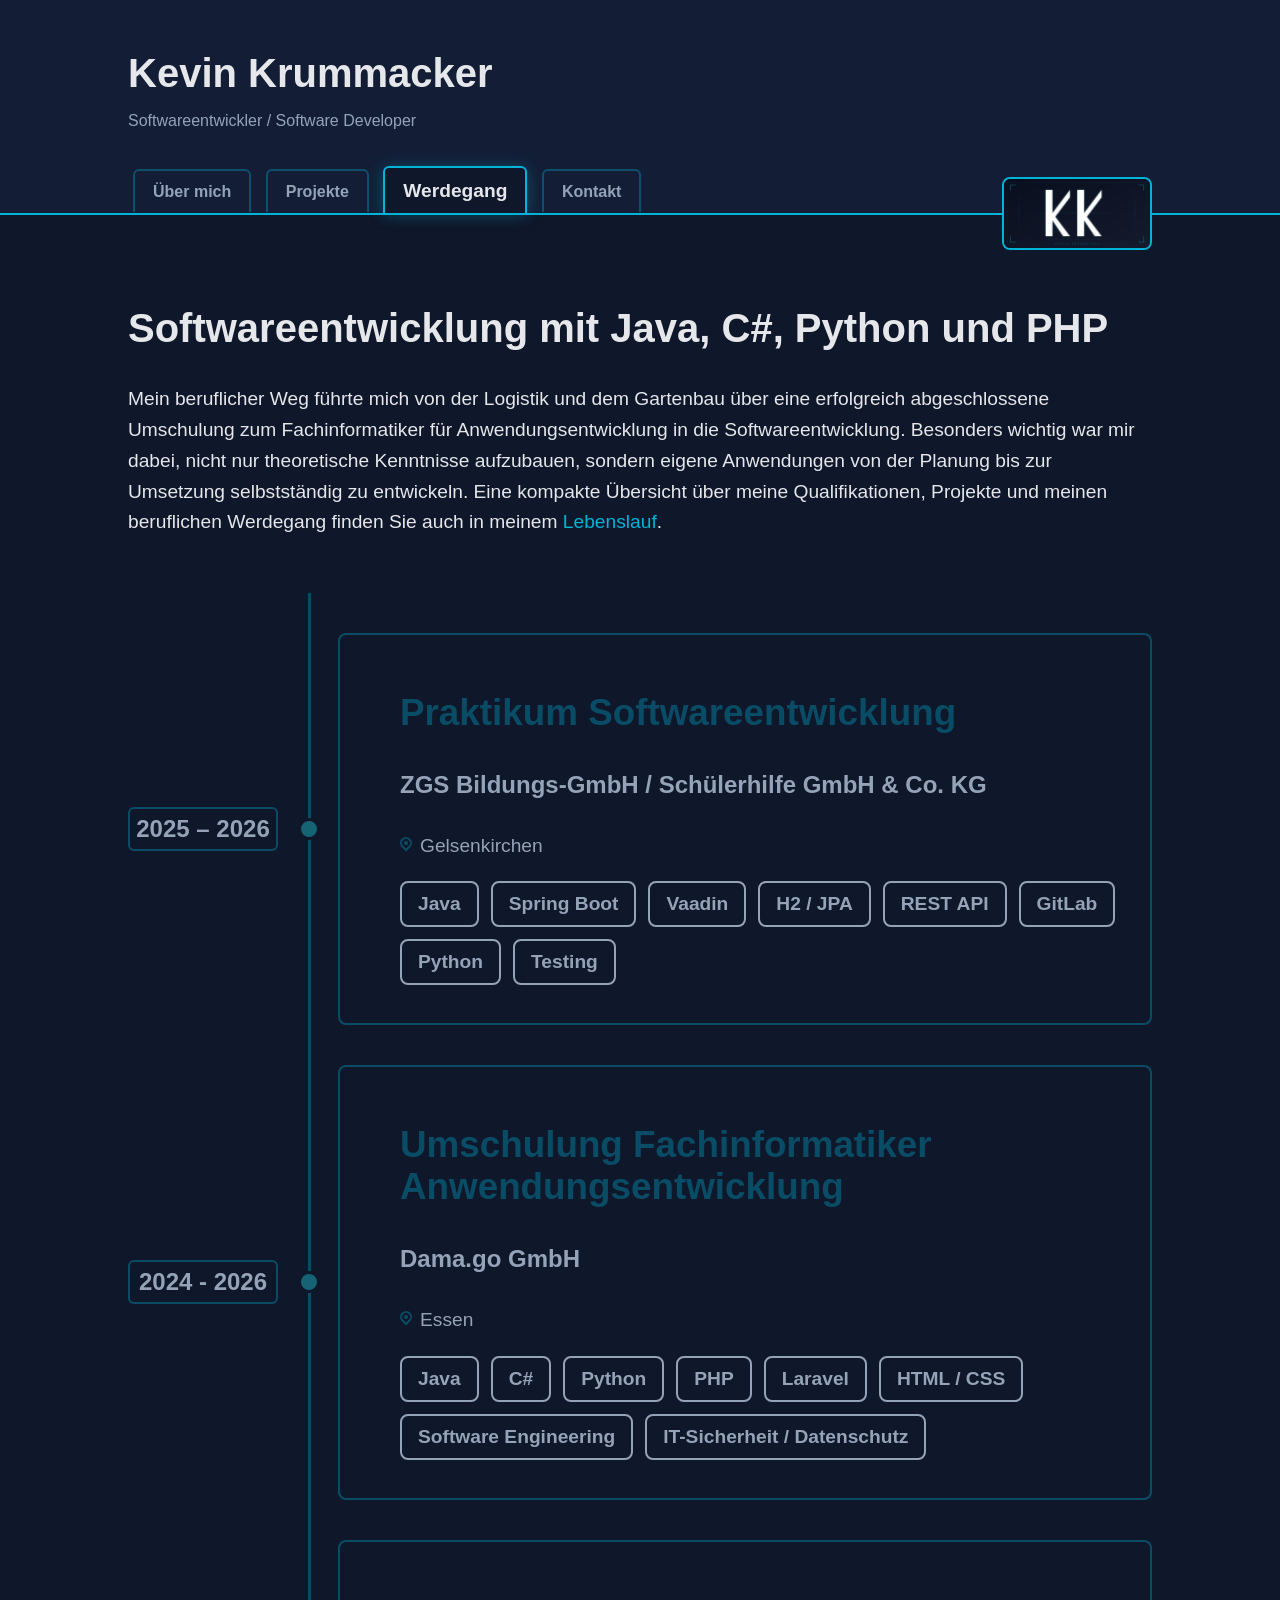
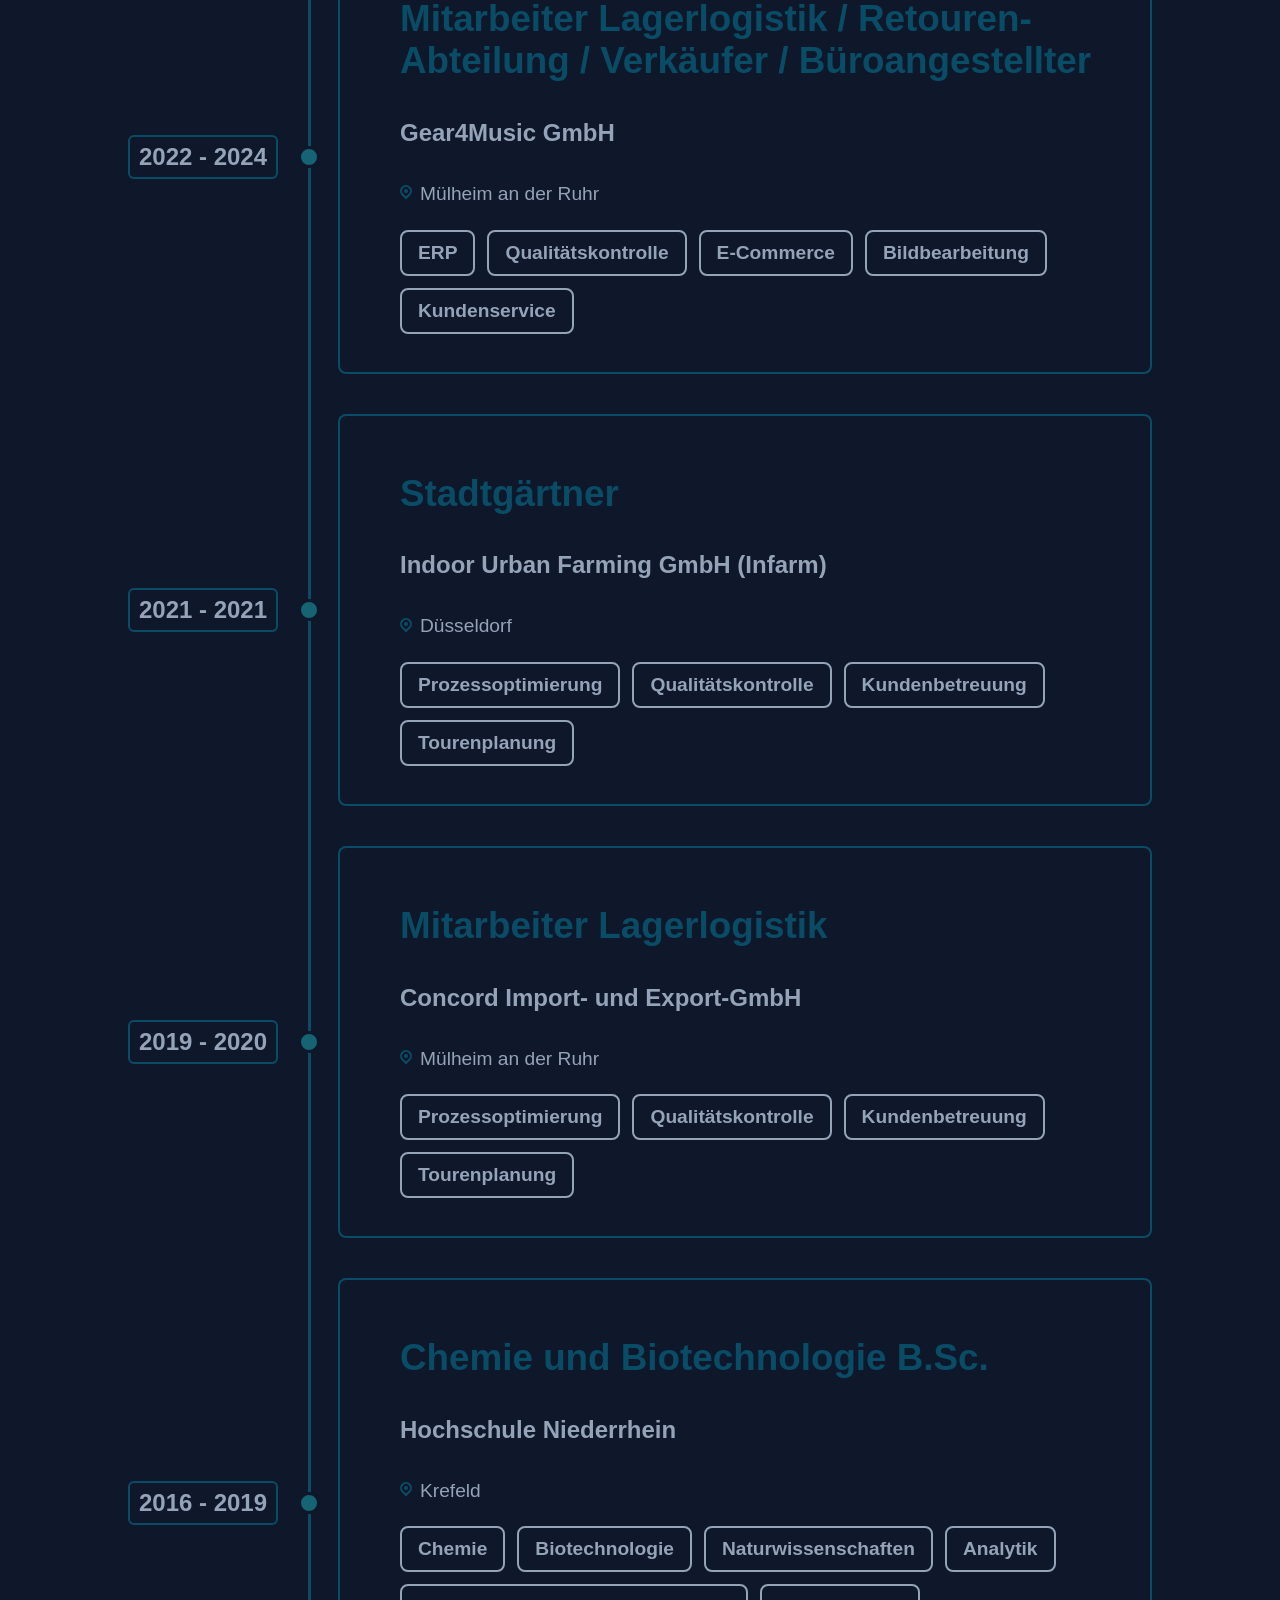
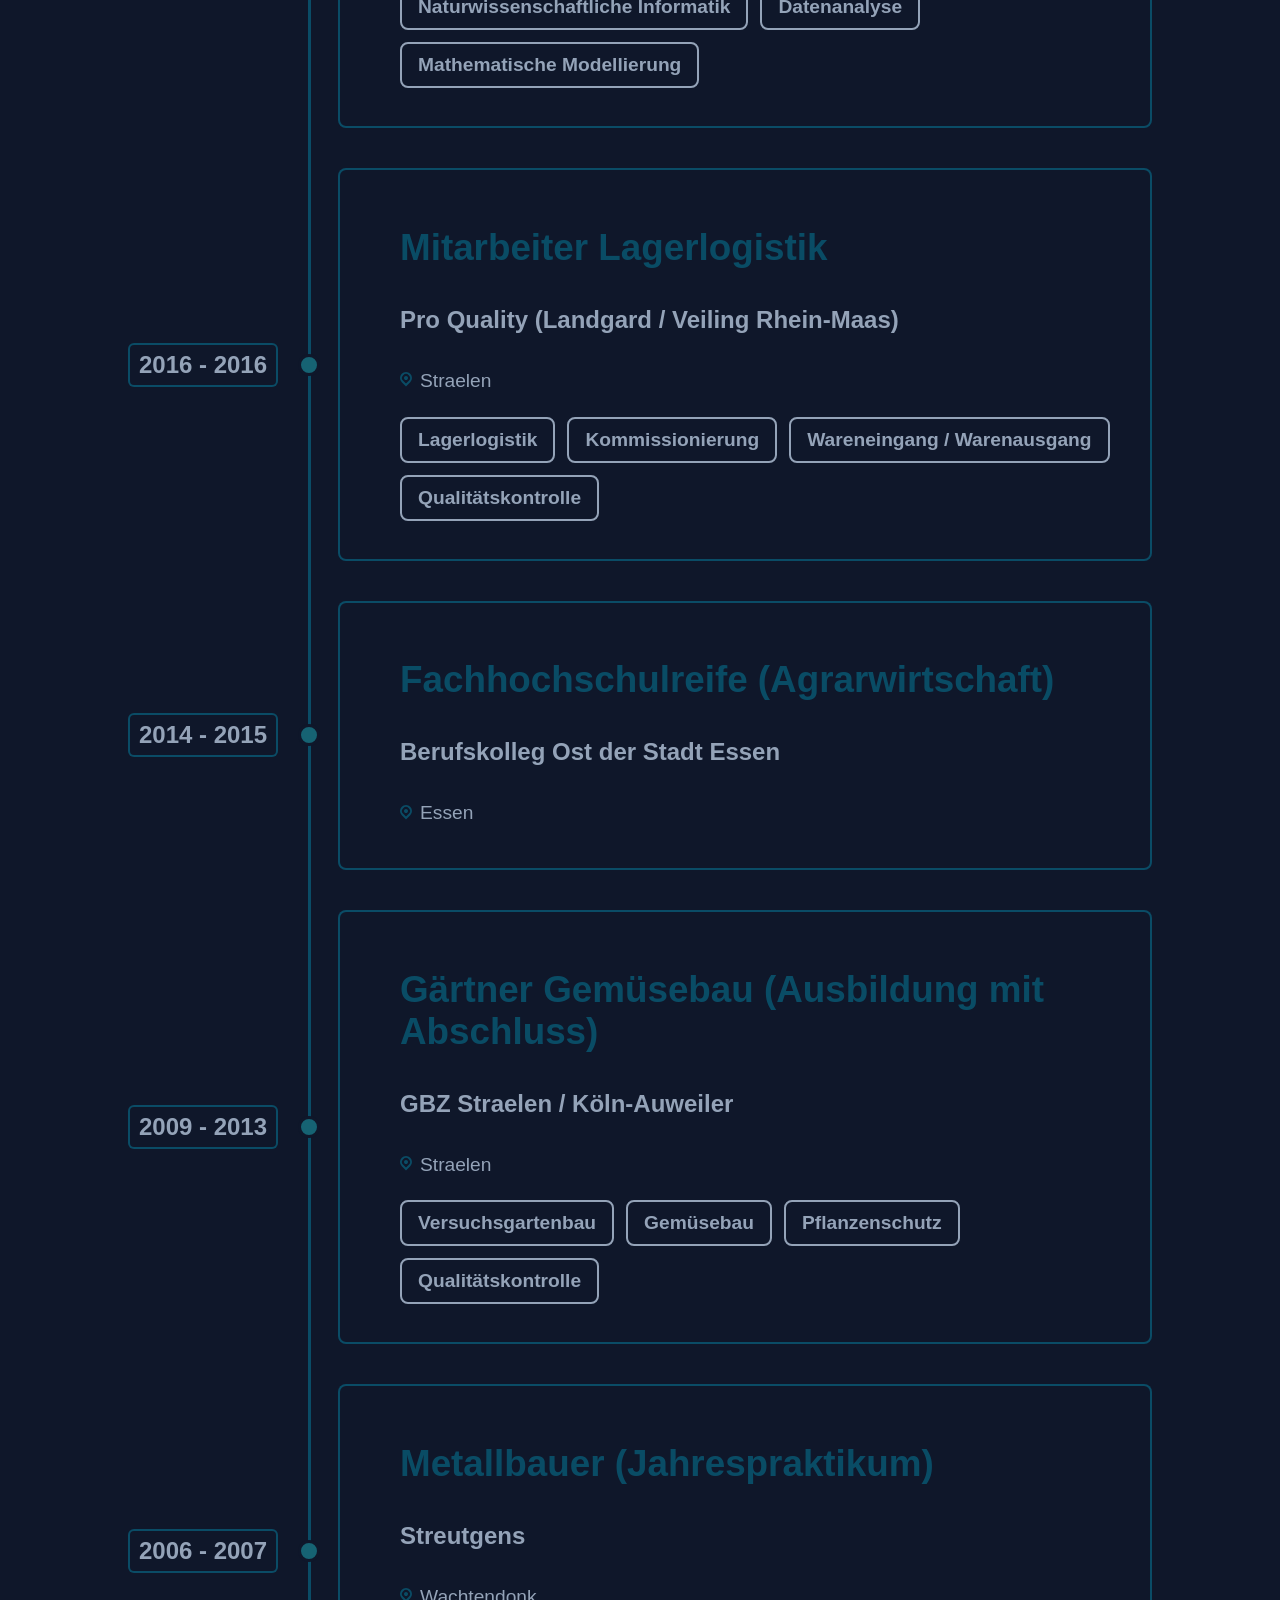
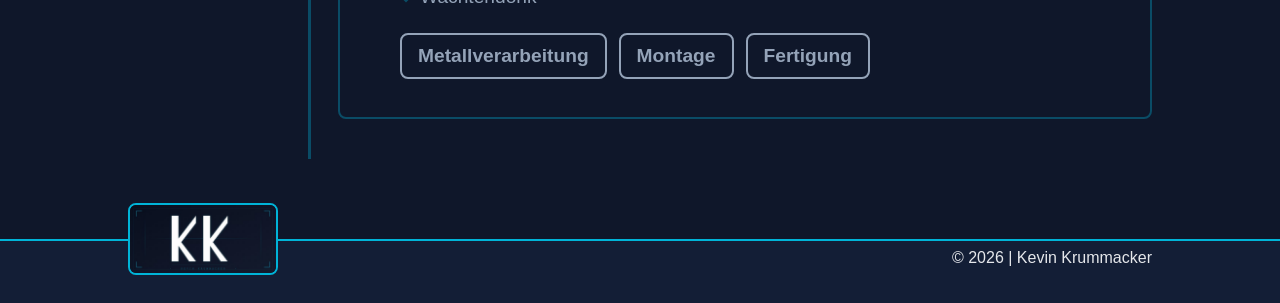
==== about.html @ e33e0839 "Initial commit" ====
<!DOCTYPE html>
<html lang="de">

<head>
    <meta charset="UTF-8">
    <meta name="viewport" content="width=device-width, initial-scale=1.0">

    <title>Kevin Krummacker | Portfolio</title>

    <link rel="stylesheet" href="css/style.css">
</head>

<body>

<header>

    <div class="header-content">
        <h1>Kevin Krummacker</h1>

        <p>Softwareentwickler / Software Developer</p>

        <button class="menu-toggle" aria-label="Menü öffnen">
            ☰
        </button>

        <nav>
            <a href="index.html">Über mich</a>
            <a href="projects.html">Projekte</a>
            <a href="about.html" class="active">Werdegang</a>
            <a href="contact.html">Kontakt</a>
        </nav>
    </div>

    <div class="header-logo">
        <img src="images/kk_logo_wide.png" alt="Logo Kevin Krummacker">
    </div>

</header>

<main>

<section class="hero">

<br>
<h2>Softwareentwicklung mit Java, C#, Python und PHP</h2>
<p>
Mein beruflicher Weg führte mich von der Logistik und dem Gartenbau über eine erfolgreich 
abgeschlossene Umschulung zum Fachinformatiker für Anwendungsentwicklung in die Softwareentwicklung. 
Besonders wichtig war mir dabei, nicht nur theoretische Kenntnisse aufzubauen, sondern eigene 
Anwendungen von der Planung bis zur Umsetzung selbstständig zu entwickeln.
Eine kompakte Übersicht über meine Qualifikationen, Projekte und meinen beruflichen Werdegang finden Sie auch in meinem
<a href="documents/Kevin_Krummacker_CV_Portfolio.pdf" target="_blank">Lebenslauf</a>.
<br>
</p>
<br><br>

<section class="timeline">
    <div class="timeline-item">
        <div class="timeline-date">
            2025 – 2026
        </div>
        <div class="timeline-dot"></div>
        <div class="timeline-content">
            <h3>Praktikum Softwareentwicklung</h3>
            <h4>ZGS Bildungs-GmbH / Schülerhilfe GmbH & Co. KG</h4>
            <p class="location">
                <span class="location-icon"></span>
                Gelsenkirchen
            </p>

                <div class="badges">
                    <span class="badge-skills">Java</span>
                    <span class="badge-skills">Spring Boot</span>
                    <span class="badge-skills">Vaadin</span>
                    <span class="badge-skills">H2 / JPA</span>
                    <span class="badge-skills">REST API</span>
                    <span class="badge-skills">GitLab</span>
                    <span class="badge-skills">Python</span>
                    <span class="badge-skills">Testing</span>
                </div>
                <br>

                <div class="timeline-details">
                        <p>
                        Während meines Praktikums konnte ich praktische Erfahrungen in einem 
                        professionellen Softwareentwicklungsumfeld sammeln. Mein Schwerpunkt lag auf der 
                        eigenständigen Entwicklung einer Besuchsverwaltungs- und Anzeigeanwendung mit 
                        Java, Spring Boot und Vaadin.
                        </p>
                        <hr class="timeline-divider">
                        <p>
                        · Eigenständige Entwicklung einer Besuchsverwaltungs- und Anzeigeanwendung 
                        <br>· Konzeption und Umsetzung von Backend- und Frontend-Komponenten 
                        <br>· Full-Stack Entwicklung moderner Webanwendungen mit Java, Spring Boot, Vaadin, Maven und CSS
                        <br>· Datenbankanbindung mit H2 und JPA / Hibernate
                        <br>· Entwicklung und Nutzung von REST-Schnittstellen 
                        <br>· Versionsverwaltung mit Git und GitLab 
                        <br>· Durchführung von Tests und Fehleranalysen 
                        <br>· Erstellung technischer Dokumentation und Projektbericht
                        </p>
                </div>
        </div>
    </div>

    <div class="timeline-item">
        <div class="timeline-date">
            2024 - 2026
        </div>
        <div class="timeline-dot"></div>
        <div class="timeline-content">
            <h3>Umschulung Fachinformatiker Anwendungsentwicklung</h3>
            <h4>Dama.go GmbH</h4>
            <p class="location">
                <span class="location-icon"></span>
                Essen
            </p>

                <div class="badges">
                    <span class="badge-skills">Java</span>
                    <span class="badge-skills">C#</span>
                    <span class="badge-skills">Python</span>
                    <span class="badge-skills">PHP</span>
                    <span class="badge-skills">Laravel</span>
                    <span class="badge-skills">HTML / CSS</span>
                    <span class="badge-skills">Software Engineering</span>
                    <span class="badge-skills">IT-Sicherheit / Datenschutz</span>
                </div>
                <br>

                <div class="timeline-details">
                        <p>
                        Im Rahmen meiner Umschulung zum Fachinformatiker für Anwendungsentwicklung habe 
                        ich meine Kenntnisse in verschiedenen Programmiersprachen und modernen 
                        Entwicklungsmethoden aufgebaut. Der Schwerpunkt lag dabei auf objektorientierter 
                        Softwareentwicklung und der Entwicklung eigener Praxisprojekte.
                        </p>
                        <hr class="timeline-divider">
                        <p>
                        · Objektorientierte Softwareentwicklung mit Java und C#  
                        <br>· Webentwicklung mit HTML, CSS, PHP und Laravel  
                        <br>· Entwicklung relationaler Datenbanken mit SQL und MariaDB 
                        <br>· Softwareengineering, Projektmanagement sowie IT-Sicherheit und Datenschutz 
                        <br>· Entwicklung verschiedener Praxisprojekte im Bereich Softwareentwicklung
                        </p>
                </div>
        </div>
    </div>

    <div class="timeline-item">
        <div class="timeline-date">
            2022 - 2024
        </div>
        <div class="timeline-dot"></div>
        <div class="timeline-content">
            <h3>Mitarbeiter Lagerlogistik / Retouren-Abteilung / Verkäufer / Büroangestellter</h3>
            <h4>Gear4Music GmbH</h4>
            <p class="location">
                <span class="location-icon"></span>
                Mülheim an der Ruhr
            </p>

                <div class="badges">
                    <span class="badge-skills">ERP</span>
                    <span class="badge-skills">Qualitätskontrolle</span>
                    <span class="badge-skills">E-Commerce</span>
                    <span class="badge-skills">Bildbearbeitung</span>
                    <span class="badge-skills">Kundenservice</span>
                </div>
                <br>

                <div class="timeline-details">
                        <p>
                        Während meiner Tätigkeit bei Gear4Music konnte ich praktische Erfahrungen
                        in den Bereichen E-Commerce, Logistik und digitale Geschäftsprozesse sammeln.
                        Dabei arbeitete ich regelmäßig mit internen Systemen zur Verwaltung von
                        Waren, Kundeninformationen und Arbeitsabläufen und entwickelte ein gutes
                        Verständnis für strukturierte Unternehmensprozesse.
                        </p>

                        <hr class="timeline-divider">

                        <p>
                        · Bearbeitung von Wareneingängen und Retouren
                        <br>· Nutzung von ERP-/Warenwirtschaftssystemen
                        <br>· Qualitätskontrolle und Dokumentation
                        <br>· Unterstützung bei Büro- und Verwaltungstätigkeiten
                        <br>· Produktfotografie und Bildbearbeitung für den Onlinehandel
                        </p>
                </div>
        </div>
    </div>

    <div class="timeline-item">
        <div class="timeline-date">
            2021 - 2021
        </div>
        <div class="timeline-dot"></div>
        <div class="timeline-content">
            <h3>Stadtgärtner</h3>
            <h4>Indoor Urban Farming GmbH (Infarm)</h4>
            <p class="location">
                <span class="location-icon"></span>
                Düsseldorf
            </p>

                <div class="badges">
                    <span class="badge-skills">Prozessoptimierung</span>
                    <span class="badge-skills">Qualitätskontrolle</span>
                    <span class="badge-skills">Kundenbetreuung</span>
                    <span class="badge-skills">Tourenplanung</span>
                </div>
                <br>

                <div class="timeline-details">
                        <p>
                        Bei Indoor Urban Farming konnte ich Erfahrungen in einem technisch geprägten
                        Produktionsumfeld sammeln. Der Schwerpunkt lag auf der Betreuung automatisierter
                        Anbausysteme, Qualitätskontrolle sowie der selbstständigen Organisation von
                        Arbeitsabläufen.
                        </p>

                        <hr class="timeline-divider">

                        <p>
                        · Pflege und Kontrolle automatisierter Anbausysteme
                        <br>· Qualitätskontrolle und Dokumentation von Pflanzenbeständen
                        <br>· Selbstständige Tourenplanung und Kundenbetreuung
                        </p>
                </div>
        </div>
    </div>

    <div class="timeline-item">
        <div class="timeline-date">
            2019 - 2020 
        </div>
        <div class="timeline-dot"></div>
        <div class="timeline-content">
            <h3>Mitarbeiter Lagerlogistik</h3>
            <h4>Concord Import- und Export-GmbH</h4>
            <p class="location">
                <span class="location-icon"></span>
                Mülheim an der Ruhr
            </p>

                <div class="badges">
                    <span class="badge-skills">Prozessoptimierung</span>
                    <span class="badge-skills">Qualitätskontrolle</span>
                    <span class="badge-skills">Kundenbetreuung</span>
                    <span class="badge-skills">Tourenplanung</span>
                </div>
                <br>

                <div class="timeline-details">
                        <p>
                        Erfahrung in der Lagerlogistik mit Schwerpunkt auf Warenfluss,
                        Organisation und Qualitätssicherung.
                        </p>

                        <hr class="timeline-divider">

                        <p>
                        · Kommissionierung und Warenkontrolle
                        <br>· Be- und Entladung
                        <br>· Lagerorganisation
                        <br>· Verpackung und Versand
                        </p>
                </div>
        </div>
    </div>

    <div class="timeline-item">
        <div class="timeline-date">
            2016 - 2019
        </div>
        <div class="timeline-dot"></div>
        <div class="timeline-content">
            <h3>Chemie und Biotechnologie B.Sc.</h3>
            <h4>Hochschule Niederrhein</h4>
            <p class="location">
                <span class="location-icon"></span>
                Krefeld
            </p>

                <div class="badges">
                    <span class="badge-skills">Chemie</span>
                    <span class="badge-skills">Biotechnologie</span>
                    <span class="badge-skills">Naturwissenschaften</span>
                    <span class="badge-skills">Analytik</span>
                    <span class="badge-skills">Naturwissenschaftliche Informatik</span>
                    <span class="badge-skills">Datenanalyse</span>
                    <span class="badge-skills">Mathematische Modellierung</span>
                </div>
                <br>

                <div class="timeline-details">
                        <p>
                        Während meines Studiums der Chemie und Biotechnologie konnte ich vertiefte
                        Kenntnisse in naturwissenschaftlichen Methoden, analytischen Verfahren und
                        der Planung sowie Auswertung von Versuchen erwerben. Dabei lag ein Schwerpunkt
                        auf dem strukturierten Arbeiten mit Messdaten, wissenschaftlicher Dokumentation
                        und der Bewertung komplexer Zusammenhänge.
                        </p>

                        <hr class="timeline-divider">

                        <p>
                        · Vertiefung in Chemie, Biotechnologie und angrenzenden Naturwissenschaften
                        <br>· Planung, Durchführung und Auswertung von Laborversuchen
                        <br>· Analyse und Interpretation von Mess- und Versuchsdaten
                        <br>· Anwendung mathematischer Methoden und digitaler Werkzeuge zur Datenverarbeitung
                        <br>· Wissenschaftliche Dokumentation und strukturierte Ausarbeitung von Ergebnissen
                        </p>
                </div>
        </div>
    </div>

    <div class="timeline-item">
        <div class="timeline-date">
            2016 - 2016
        </div>
        <div class="timeline-dot"></div>
        <div class="timeline-content">
            <h3>Mitarbeiter Lagerlogistik</h3>
            <h4>Pro Quality (Landgard / Veiling Rhein-Maas)</h4>
            <p class="location">
                <span class="location-icon"></span>
                Straelen
            </p>

                <div class="badges">
                    <span class="badge-skills">Lagerlogistik</span>
                    <span class="badge-skills">Kommissionierung</span>
                    <span class="badge-skills">Wareneingang / Warenausgang</span>
                    <span class="badge-skills">Qualitätskontrolle</span>
                </div>
                <br>

                <div class="timeline-details">
                        <p>
                        Erfahrung in der Lagerlogistik mit Schwerpunkt auf Warenfluss,
                        Organisation und Qualitätssicherung.
                        </p>

                        <hr class="timeline-divider">
                        <p>
                        · Kommissionierung  
                        <br>· Packen von CC-Containern  
                        <br>· Lagerorganisation und Anweisung von Mitarbeitenden
                        <br>· Warenkontrolle  
                        <br>· Verpackung und Versand
                        </p>
                </div>
        </div>
    </div>

    <div class="timeline-item">
        <div class="timeline-date">
            2014 - 2015
        </div>
        <div class="timeline-dot"></div>
        <div class="timeline-content">
            <h3>Fachhochschulreife (Agrarwirtschaft)</h3>
            <h4>Berufskolleg Ost der Stadt Essen</h4>
            <p class="location">
                <span class="location-icon"></span>
                Essen
            </p>

            <div class="timeline-details">
                        <p>
                        Erwerb der Fachhochschulreife mit Schwerpunkt Agrarwirtschaft.
                        </p>
                </div>
        </div>
    </div>

    <div class="timeline-item">
        <div class="timeline-date">
            2009 - 2013
        </div>
        <div class="timeline-dot"></div>
        <div class="timeline-content">
            <h3>Gärtner Gemüsebau (Ausbildung mit Abschluss)</h3>
            <h4>GBZ Straelen / Köln-Auweiler</h4>
            <p class="location">
                <span class="location-icon"></span>
                Straelen
            </p>

                <div class="badges">
                    <span class="badge-skills">Versuchsgartenbau</span>
                    <span class="badge-skills">Gemüsebau</span>
                    <span class="badge-skills">Pflanzenschutz</span>
                    <span class="badge-skills">Qualitätskontrolle</span>
                </div>
                <br>

                <div class="timeline-details">
                        <p>
                        Während meiner Ausbildung zum Gärtner im Gemüsebau sammelte ich praktische
                        Erfahrungen im Versuchsgartenbau, in der Pflanzenproduktion und in der
                        Durchführung dokumentierter Versuche.
                        </p>

                        <hr class="timeline-divider">

                        <p>
                        · Durchführung und Dokumentation von Sorten-, Ernte-, Bewässerungs- und Düngeversuchen
                        <br>· Planung und Durchführung gärtnerischer Arbeiten
                        <br>· Durchführung von Pflanzenschutzmaßnahmen
                        <br>· Qualitätskontrolle und Arbeiten im Team
                        </p>
                </div>
        </div>
    </div>

    <div class="timeline-item">
        <div class="timeline-date">
            2006 - 2007 
        </div>
        <div class="timeline-dot"></div>
        <div class="timeline-content">
            <h3>Metallbauer (Jahrespraktikum)</h3>
            <h4>Streutgens</h4>
            <p class="location">
                <span class="location-icon"></span>
                Wachtendonk
            </p>

                <div class="badges">
                    <span class="badge-skills">Metallverarbeitung</span>
                    <span class="badge-skills">Montage</span>
                    <span class="badge-skills">Fertigung</span>
                </div>
                <br>

                <div class="timeline-details">
                        <p>
                        Erste praktische Erfahrungen im technischen Bereich mit Schwerpunkt
                        Metallverarbeitung, Fertigung und Montage.
                        </p>

                        <hr class="timeline-divider">

                        <p>
                        · Eigenständige Fertigungs- und Montagearbeiten (bohren, sägen, schweißen usw…)   
                        <br>· Umgang mit technischen Zeichnungen und Werkzeugen
                        </p>
                </div>
        </div>
    </div>
</section>

</a>

</section>

</main>

<footer>
    <div class="footer-logo">
        <img src="images/kk_logo_wide.jpg" alt="Logo Kevin Krummacker">
    </div>

    <p>&copy; 2026 | Kevin Krummacker</p>
</footer>

<script src="js/script.js"></script>

</body>

</html>
---- css/style.css ----
/* Grundlegende Einstellungen */

* {
    box-sizing: border-box;
}

html {
    height: 100%;
}

body {
    margin: 0;
    font-family: Arial, Helvetica, sans-serif;
    background: #131e36;
    background-color: #0f172a;
    color: #e5e7eb;
    min-height: 100vh;
    display: flex;
    flex-direction: column;
}

main {
    flex: 1;
    
}

/* Kopfbereich */

header{
    background-color: #131e36;
    display:flex;
    align-items:center;
    gap:40px;
    padding:51px 10% 11px;
    border-bottom:2px solid #00b4d8;
}

.header-logo img{
    width:250px;
    height:auto;
    border-radius:8px;
    border:2px solid #00b4d8;
    margin-bottom:-145px;
}

.header-content{
    flex:1;
}

header h1 {
    margin: 0;
    font-size: 2.5rem;
}


header p {
    color: #94a3b8;
    margin-bottom: 50px;
}


/* Navigation */

.menu-toggle {
    display: none;
}

nav {
    margin-top: 30px;
}

nav a {
    background-color: #131e36;
    color: #94a3b8;
    text-decoration: none;
    margin-right: 50px;
    font-size: 1.3rem;
    padding: 13px 55px;
    border-top-left-radius: 6px;
    border-top-right-radius: 6px;
    border-left: 2px solid #00b4d857;
    border-right: 2px solid #00b4d857;
    border-top: 2px solid #00b4d857;
}

nav a:hover {
    background-color: #0f172a;
    color: #e5e7eb;
    padding: 13px 55px;
    border-left: 2px solid #00b4d8;
    border-right: 2px solid #00b4d8;
    border-top: 2px solid #00b4d8;
    box-shadow:0 2px 15px #00b4d857;
}

nav a.active {
    font-size: 1.6rem;
    background-color: #0f172a;
    color: #e5e7eb;
    padding: 12px 55px;
    border-left: 2px solid #00b4d8;
    border-right: 2px solid #00b4d8;
    border-top: 2px solid #00b4d8;
    box-shadow:0 2px 15px #00b4d857;
}

/* Hauptbereich */

main {
    padding: 40px 10%;
}


/* Startbereich */

.hero {
    max-width: 5000px;
}

.project-filter {
    display:flex;
    flex-wrap:wrap;
    gap:15px;
    margin:30px 0;
}


.project-filter button {
    background:#0f172a;
    color:#94a3b8;
    border:2px solid #00b4d857;
    border-radius:6px;
    padding:10px 20px;
    cursor:pointer;
    font-size:1.1rem;
    margin-bottom: 25px;
}

.project-filter button:hover {
    color:#e5e7eb;
    background-color: #131e36;
    border-color:#00b4d8;
    box-shadow:0 2px 15px #00b4d857;
}

.project-filter button.active {
    color:#e5e7eb;
    background-color: #131e36;
    border-color:#00b4d8;
    box-shadow:0 2px 15px #00b4d857;
}

.project-card {
    transition:.3s;
    background-color: #0f172a;
    font-size: 2rem;
    border: 2px solid #00b4d857;
    border-radius: 8px;
    margin-top: 20px;
    margin-bottom: 40px;
    margin-right: 0%;
    padding-left: 2%;
    padding-right: 2%;
}

.project-card:hover{
    background-color: #131e36;
    border-color:#00b4d8;
    box-shadow:0 2px 15px #00b4d857;
    transform: translateY(-20px);
}


.project-gallery {
    align-items: center;
    text-align: center;
    margin-top: 20px;
    margin-right: 2%;
}

.project-gallery img {
    max-width:90%;
    max-height:400px;
    border:2px solid #00b4d8;
    border-radius:8px;
}

.gallery-controls {
    margin-top:15px;
}

.gallery-controls span{
    font-size: 1.2rem;
    border: 2px solid #00b4d8;
    border-radius: 6px;
    padding: 6px;
    padding-left: 10px;
    padding-right: 10px;
    background: #0f172a;
}

.gallery-controls button {
    background: none;
    color:#e5e7eb;
    border: 2px solid #00b4d857;
    border-radius: 6px;
    padding: 2px 8px;
    padding-bottom: 4px;
    cursor: pointer;
    font-size: 1.2rem;
}

.gallery-controls button:hover {
    border-color:#00b4d8;
    background: #0f172a;
}

details {
    margin-top:20px;
    margin-bottom: 20px;
}

summary {
    cursor:pointer;
    color:#00b4d857;
    font-weight:bold;
    font-size: 1.5rem;
}

summary:hover {
    color: #00b4d8;
}

summary:active {
    color: #00b4d8;
}


.location {
    color:#94a3b8;
    font-size:1.2rem;
    display:flex;
    align-items:center;
    gap:8px;
}

.location-icon {
    width:12px;
    height:12px;
    border:2px solid #00b4d857;
    border-radius:50% 50% 50% 0;
    transform:rotate(-45deg);
    display:inline-block;
    position:relative;
    margin-bottom: 6px;
}

.location-icon:hover {
    border:2px solid #00b4d8;
}

.location-icon::after {
    content:"";
    width:4px;
    height:4px;
    background:#00b4d857;
    border-radius:50%;
    position:absolute;
    top:2px;
    left:2px;
}

.location-icon::after:hover {
    background:#00b4d8;
}

.skills {
    background-color: #131e36;
    font-size: 1rem;
    border: 2px solid #00b4d857;
    border-radius: 8px;
    margin-top: 20px;
    margin-bottom: 20px;
    margin-right: 0%;
    padding-left: 3%;
    padding-right: 3%;
    padding-top: 1%;
    padding-bottom: 4%;
}

.skills:hover {
    border: 2px solid #00b4d8;
    box-shadow:0 2px 15px #00b4d857;
}

.hero h2 {
    font-size: 2.5rem;
}

.hero h3 {
    font-size: 2rem;
    color: #00b4d857;
}

.hero h4 {
    font-size: 1.5rem;
    color: #e5e7eb;
}

.hero p {
    font-size: 1.2rem;
    line-height: 1.6;
    color: #e5e7eb;
}

.project-card p {
    color:#94a3b8;
}


.certificate-item {
    background-color: #0f172a;
    border: 2px solid #00b4d857;
    border-radius: 8px;
    padding: 20px;
    padding-bottom: 30px;
    margin-top: 20px;
}

.certificate-item:hover {
    background-color: #131e36;
    border-color:#00b4d8;
    box-shadow:0 2px 15px #00b4d857;
    transform: translateX(15px);
}

.certificate-item h3 {
    font-size: 1.8rem;
}

.certificate-item p {
    color:#94a3b8;
}

.certificate-item:hover p {
    color:#e5e7eb;
}

.timeline {
    position:relative;
    margin-top:40px;
}

.timeline::before {
    content:"";
    position:absolute;
    left:180px;
    top:-40px;
    bottom:-40px;
    width:3px;
    background:#00b4d857;
}

.timeline-item {
    display: grid;
    grid-template-columns: 150px 60px 1fr;
    align-items: center;
    margin-bottom: 40px;
    position: relative;
}

.timeline-date {
    background-color: #0f172a;
    text-align: center;
    color: #94a3b8;
    font-size: 1.5rem;
    font-weight: bold;
    padding: 6px;
    border: 2px solid #00b4d857;
    border-radius: 6px;
}

.timeline-dot {
    width: 22px;
    height: 22px;
    border-radius: 50%;
    background: #166373;
    border: 3px solid #0f172a;
    z-index: 2;
    transition: .25s;
    margin: 34%;
}

.timeline-content {
    transition:0.3s;
    background-color: #0f172a;
    border: 2px solid #00b4d857;
    border-radius: 8px;
    padding: 20px;
    transition: .25s;
    padding-left: 60px;
}

.timeline-item:hover .timeline-dot {
    background: #00b4d8;
    transform:scale(1.3);
    box-shadow:0 1px 5px #00b4d857;
}

.timeline-item:hover .timeline-content {
    transition:0.9s;
    border: 2px solid #00b4d8;
    border-top-left-radius: 0px;
    border-bottom-left-radius: 0px;
    transform: translateX(-29px);
    border-color:#00b4d8;
    box-shadow:0 2px 15px #00b4d857;
}

.timeline-item:hover .timeline-date {
    color:#e5e7eb;
    border-color:#00b4d8;
    background-color: #131e36;
}

.timeline-details {
    max-height:0;
    overflow:hidden;
    opacity:0;
}


.timeline-item:hover .timeline-details {
    max-height:fit-content;
    opacity:1;
    margin-top:20px;
    transition:0.8s ease;
}

.timeline-item.active .timeline-details {
    max-height:fit-content;
    opacity:1;
    margin-top:20px;
}

.timeline-content h3 {
    font-size: 2.3rem;
    color:#00b4d857;
}

.timeline-content h4 {
    color:#94a3b8;
}

.timeline-details p {
    font-size: 1.4rem;
    color: #e5e7eb;
}

.timeline-item .location {
    color:#94a3b8;
}

.timeline-item .badge-skills {
    color: #94a3b8;
    border-color: #94a3b8;
}

.timeline-item:hover .timeline-content,
.timeline-item:hover .timeline-date {
    background-color: #131e36;
    border-color:#00b4d8;
    box-shadow:0 2px 15px #00b4d857;
}

.timeline-item:hover .timeline-content h3 {
    color:#00b4d8;
}

.timeline-item:hover .location, .timeline-item:Hover h4 {
    color:#ebe5e5;
}

.timeline-item:hover .location-icon {
    border-color:#00b4d8;
}

.timeline-item:hover .location-icon::after {
    background:#00b4d8;
}

.timeline-item:hover .badge-skills {
    color:#e5e7eb;
    border-color: #e5e7eb;
}

a {
    color: #00b4d8;
    text-decoration: none;
}

a:hover {
    color: #00b4d857;
}

/* Badges */

.badges{
    display:flex;
    flex-wrap:wrap;
    gap:12px;
    margin-top:20px;
}

.badge{
    padding:10px 18px;
    border:2px solid #e5e7eb;
    border-radius:8px;
    color:#e5e7eb;
    font-weight:bold;
    transition:0.2s;
    user-select: none;
}

.badge-project{
    font-size: 1.2rem;
    padding:10px 18px;
    border:2px solid #94a3b8;
    border-radius:8px;
    color:#94a3b8;
    font-weight:bold;
    transition:0.2s;
    user-select: none;
}

.project-card:hover .badge-project, .project-card:hover p {
    color: #e5e7eb;
    border-color: #e5e7eb;
}

.badge-skills{
    font-size: 1.2rem;
    padding:10px 16px;
    border:2px solid #e5e7eb;
    border-radius:8px;
    color:#e5e7eb;
    font-weight:bold;
    transition:0.2s;
    user-select: none;
}


/* Divider */

.divider {
    border: none;
    height: 2px;
    background: #334155;
    margin: 35px 0;
}

.project-divider {
    border: none;
    height: 2px;
    background: #94a3b8;
    margin: 35px 0;
}

.project-card:hover .project-divider {
    background: #e5e7eb;
}

.skills-divider {
    border: none;
    height: 2px;
    background: #e5e7ebd8;
    margin: 35px 0;
}

.timeline-divider {
    border: none;
    height: 2px;
    background: #e5e7ebd8;
    margin: 35px 30px 0px 0px;
}

.contact-divider {
    border: 1px solid #00b4d857;
    margin-left: 10%;
    margin-right: 10%;
}

/* Button */

.button {
    display: inline-block;
    margin-top: 20px;
    padding: 12px 25px;
    color: #94a3b8;
    text-decoration: none;
    border-radius: 6px;
    border: 2px solid #00b4d857;
    font-weight: bold;
}

.button:hover {
    color: #e5e7eb;
    border: 2px solid #00b4d8;
    background: #0f172a;
}

/* contact */

.contact-card {
    position: relative;
    overflow: hidden;
    max-width:900px;
    min-height:400px;
    margin:40px auto;
    padding:0px;
    background:#131e36;
    border:2px solid #00b4d857;
    border-radius:8px;
}

.contact-card::before {
    content:"";
    position:absolute;
    inset:0;
    background-image:url("../images/kk_logo_wide.png");
    background-repeat:no-repeat;
    background-position:center;
    background-size:100%;
    opacity:0.35;
}

.contact-content {
    position:relative;
    z-index:1;
    text-align: center;
    background: #0f172aa4;
    max-width:900px;
    min-height:350px;
    padding-top: 40px;
    padding-bottom: 30px;
}

.contact-card:hover,
.contact-card:hover .contact-divider {
  border: 2px solid #00b4d8;
  box-shadow: 0 2px 15px #00b4d857;
}


.contact-card:hover .contact-divider {
  border-width: 1px;
  box-shadow: none;
}

.contact-card h3 {
    text-align: center;
    font-size:2.5rem;
    margin-bottom:5px;
}

.contact-card h4 {
    text-align: center;
    font-size: 1.5rem;
    margin-bottom:25px;
    color:#94a3b8;
}

.contact-card:hover h4 {
    color:#e5e7eb;
}

.contact-card p {
    color:#94a3b8;
    text-align: center;   
}

.contact-card:hover p {
    color:#cbd5e1;
}

.contact-icon {
    color:#e5e7eb62;
}

.contact-card:hover .contact-icon {
    color:#e5e7eb;
}

.contact-card a {
    color:#00b4d857;   
}

.contact-card:hover a {
    color: #00b4d8;
}

.contact-card a:hover {
    color: #00b4d857;
}

/* Footer */

footer {
    background-color: #131e36;
    border-top: 2px solid #00b4d8;
    margin-top: 40px;
    text-align: left;
}

footer p {
    margin-top: -40px;
    padding-top: -200px; 
    padding-bottom: 50px;
    text-align: right;
    margin-right: 10%;
}

.footer-logo {
    margin-top: -60px; 
    position: relative;
    z-index: 2;
    margin-left: 10%;
}

.footer-logo img {
    width: 250px;
    border: 2px solid #00b4d8;
    border-radius: 8px;
    background: #0f172a; 
}

.project-card:hover h3 {
    color: #00b4d8;
}

.certificate-item:hover h3 {
    color: #00b4d8;
}

.timeline-item:hover h3 {
    color: #00b4d8;
}

.contact-card:hover h3 {
    color: #00b4d8;
}


@media (max-width: 1600px) {

    header {
        gap: 20px;
    }

    .header-logo img {
        width: 200px;
        margin-bottom: -127px;
    }

    .menu-toggle {
        display: none;
    }

    nav {
        justify-content: left;
        gap: 10px;
    }

    nav a {
        margin: 5px;
        font-size: 1rem;
        padding: 12px 38px;
        font-weight: bold;
    }

    nav a:hover {
        padding: 12px 38px;
    }

    nav a.active {
        padding: 12px 38px;
    }

    .footer-logo img {
        width: 200px;
        margin-bottom: 10px;
    }

    footer p {
        padding-bottom: 20px;
    }

}

@media (max-width: 1400px) {

    header {
        gap: 20px;
    }

    .header-logo img {
        width: 150px;
        margin-bottom:-118px;
    }

    .menu-toggle {
        display: none;
    }

    nav {
        justify-content: left;
        gap: 10px;
    }

    nav a {
        font-size: 1rem;
        padding: 12px 18px;
        font-weight: bold;
    }

    nav a:hover {
        padding: 12px 18px;
    }

    nav a.active {
        font-size: 1.2rem;
        padding: 12px 18px;
    }

    .footer-logo img {
        width: 150px;
        margin-top: 22px;
    }

    footer p {
        padding-bottom: 20px;
    }
}


@media (max-width: 800px) {

    header {
        flex-direction: column;
        align-items: stretch;     
        gap: 0;
        padding: 20px;
    }

    .header-logo {
        align-self: flex-end;
    }

    .header-logo img {
        width: 140px;
        margin-bottom: -57px;
        margin-left: 0;       
    }

    header h1 {
        font-size: 2rem;
        text-align: left;
    }

    header p {
        text-align: left;
    }

    .menu-toggle {
        display: block;
        background: none;
        border: 2px solid #94a3b8;
        border-radius: 6px;
        color: #94a3b8;
        padding-bottom: 4px;
        margin-bottom: 8px;
    }

    .menu-toggle:hover {
        color: #e5e7eb;
        border: 2px solid #e5e7eb;
    }
    
    nav {
        display: none;
    }

    nav a {
        margin: 0;
        width: 120px;
        padding: 5px 16px;
        font-size: 1rem;
        border: 2px solid #94a3b8;
        border-radius: 6px;
    }

    nav a.active {
        font-size: 1rem;
        margin: 0;
        border: 2px solid #e5e7eb;
        padding: 5px 16px;
    }

    nav a:hover {
        margin: 0;
        border: 2px solid #e5e7eb;
        padding: 5px 16px;
    }

     nav.open {
        display: flex;
        flex-direction:column;
        gap: 2px;
        margin-top:8px;
    }

    main {
        padding: 20px;
    }

    .hero h2 {
        font-size: 1.8rem;
    }

    .hero p {
        font-size: 1rem;
    }

    .badge-skills,
    .badge-project,
    .badge {
        font-size: 0.9rem;
        padding: 8px 12px;
    }

    .certificate-item:hover {
        transform: none;
    }


    footer p {
        padding-left: 67%;
    }

    .footer-logo {
        margin-left: 20px;
        margin-top: -58px;
    }

    .footer-logo img {
        width: 140px;
    }
}


@media (max-width: 500px) {

    header {
        flex-direction: column;
        align-items: stretch;     
        gap: 0;
        padding: 20px;
    }

    .header-logo {
        align-self: flex-end;
    }

    .header-logo img {
        width: 140px;
        margin-bottom: -57px;
        margin-left: 0;       
    }

    header h1 {
        font-size: 2rem;
        text-align: left;
    }

    header p {
        text-align: left;
    }

    .menu-toggle {
        display: block;
        background: none;
        border: 2px solid #00b4d857;
        border-radius: 6px;
        color: #94a3b8;
        padding-bottom: 4px;
        margin-bottom: 8px;
    }

    .menu-toggle:hover {
        color: #e5e7eb;
        border: 2px solid #00b4d8;
    }
    
    nav {
        display: none;
    }

    nav a {
        margin: 0;
        width: 120px;
        padding: 5px 16px;
        font-size: 0.8rem;
        border: 2px solid #94a3b8;
        border-radius: 6px;
    }

    nav a.active {
        font-size: 1rem;
        margin: 0;
        border: 2px solid #00b4d8;
        padding: 5px 16px;
    }

     nav.open {
        display: flex;
        flex-direction:column;
        gap: 2px;
        margin-top:8px;
    }

    main {
        padding: 20px;
    }

    .hero h2 {
        font-size: 1.8rem;
    }

    .hero p {
        font-size: 1rem;
    }

    .hero h2 {
        font-size: 1.6rem;
    }


    .project-card:hover{
        transform: none;
    }

    .project-card h3 {
        font-size: 1.6rem;
    }

    .cv h2 {
        font-size: 1.6rem;
    }

    .cv h4 {
        font-size: 1.2rem;
    }

    .badge-skills,
    .badge-project,
    .badge {
        font-size: 0.9rem;
        padding: 8px 12px;
    }

    footer p {
        padding-left: 160px;
    }

    .footer-logo {
        margin-left: 20px;
        margin-top: -58px;
    }

    .footer-logo img {
        width: 140px;
    }

    .timeline {
        margin-top:40px;
    }

    .timeline::before {
        left:50%;
        bottom: -40px;
    }

    .timeline-item {
        display:inline;
        margin-bottom: 40px;
    }

    .timeline-date {
        font-size: 1.2rem;
        margin-bottom: 20px;
        margin-top: 20px;
    }

    .timeline-dot {
        display: none;
    }

    .timeline-content {
        padding: 6%;
    }

    .timeline-item:hover .timeline-content {
        transform: translateX(0px) translateY(-10px);
        border-top-left-radius: 8px;
        border-bottom-left-radius: 8px;
    }

    .timeline-content h3 {
        font-size: 1.5rem;
    }

    .timeline-details p {
        font-size: 1rem;
        color: #cbd5e1;
    }

    .timeline-divider {
        padding-right: 100%;
    }

    .contact-card {
        min-height:0px;
    }

    .contact-card::before {
        background-image:url("../images/kk_logo.jpg");
    }

    .contact-content {
        padding-top: 10px;
        padding-bottom: 10px;
    }

    .contact-card h3 {
        text-align: center;
        font-size:2rem;
        margin-bottom:5px;
    }

    .contact-card h4 {
        text-align: center;
        font-size: 1.2rem;
        margin-bottom:25px;
    }

    .certificate-item:hover {
        transform: none;
    }

    .skills {
        padding-left: 5%;
        padding-right: 5%;
        padding-bottom: 8%;
    }

    .project-filter button {
        margin: 0;
        font-size: 1rem;
        font-weight: bold;
        padding: 2%;
    }

}
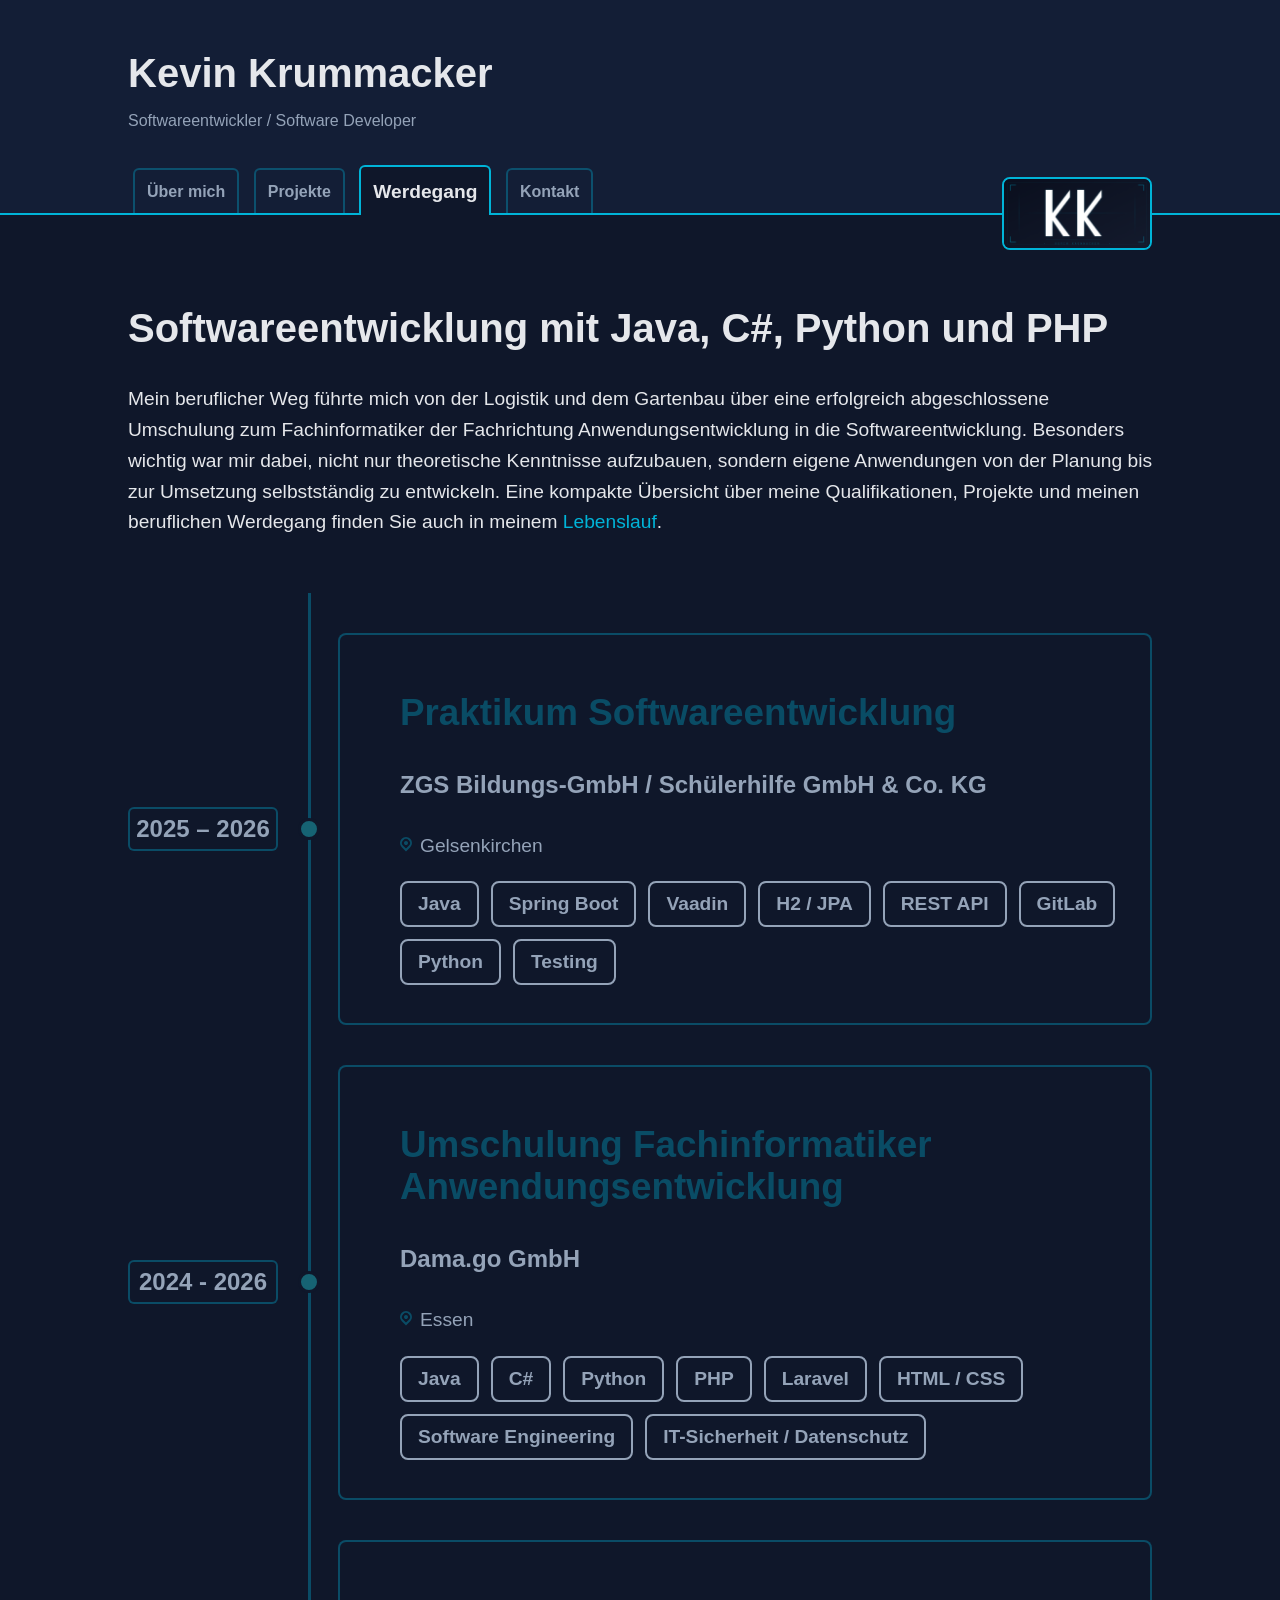
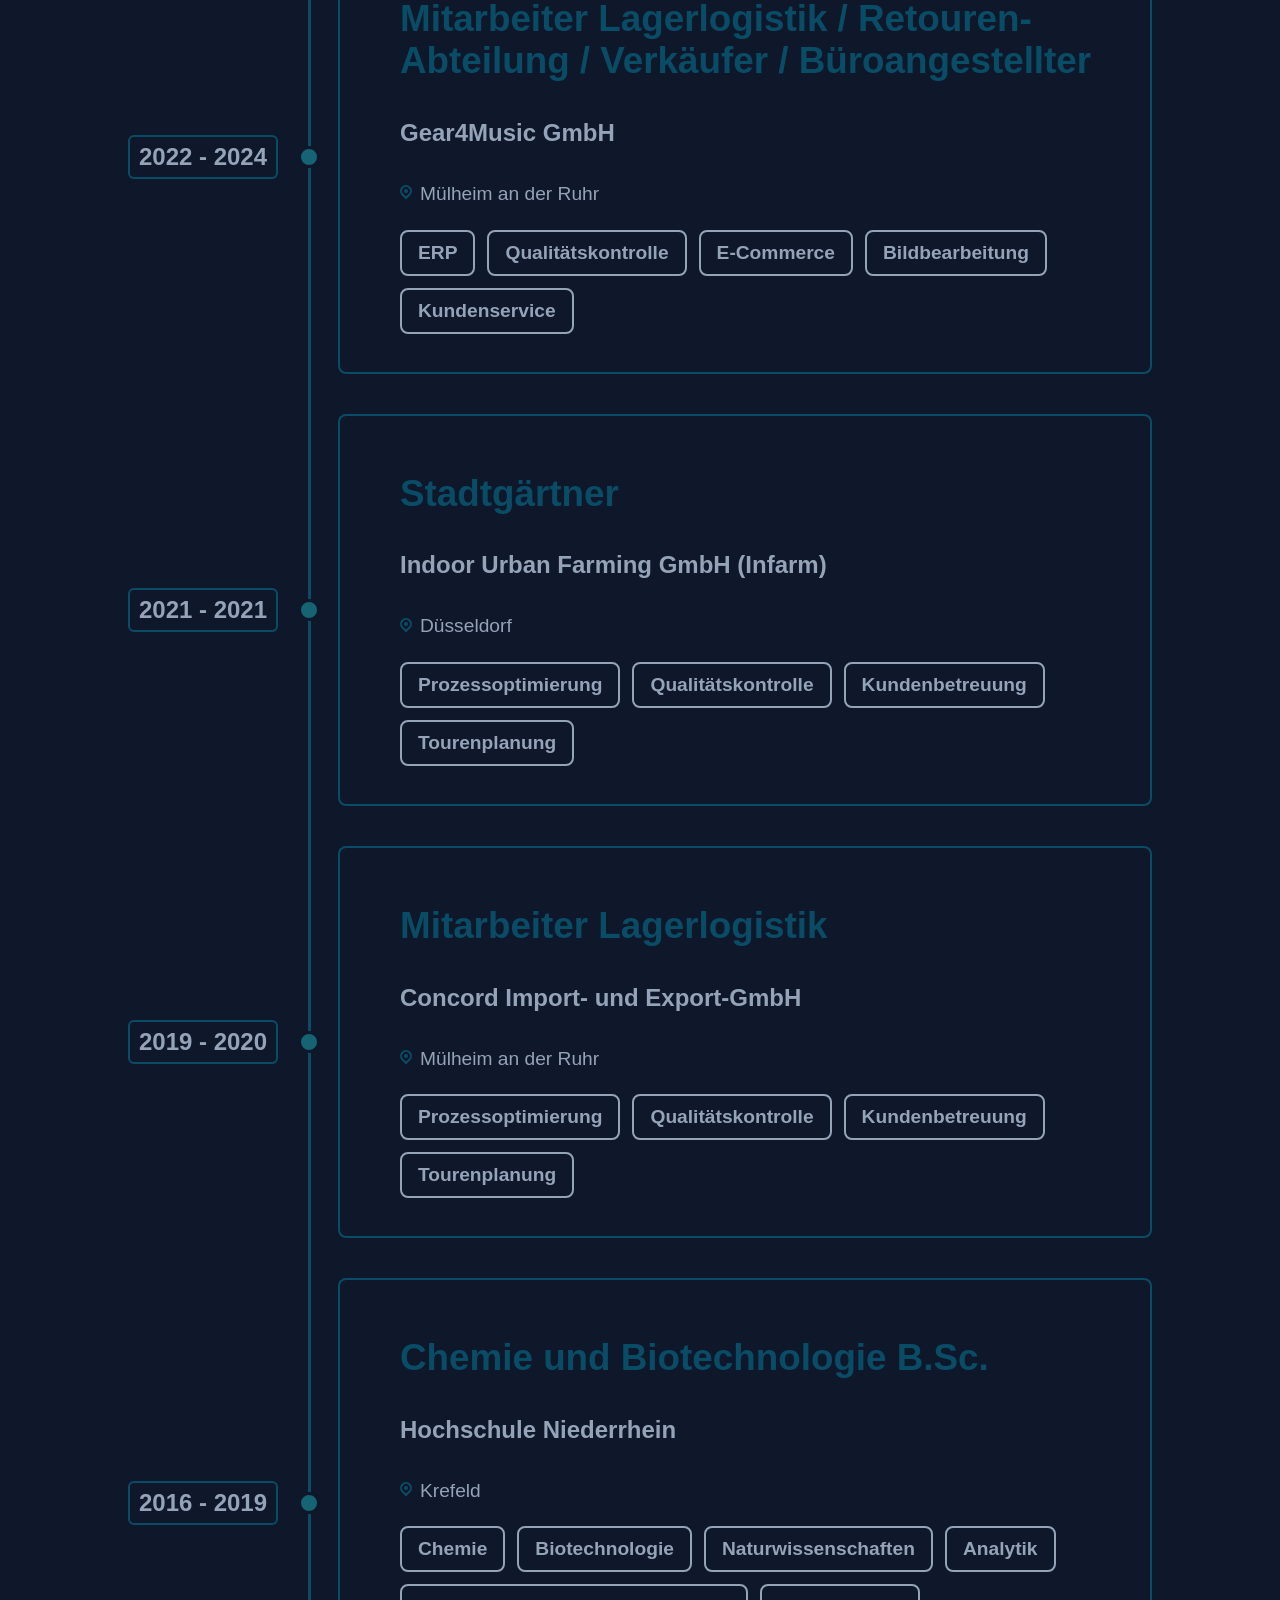
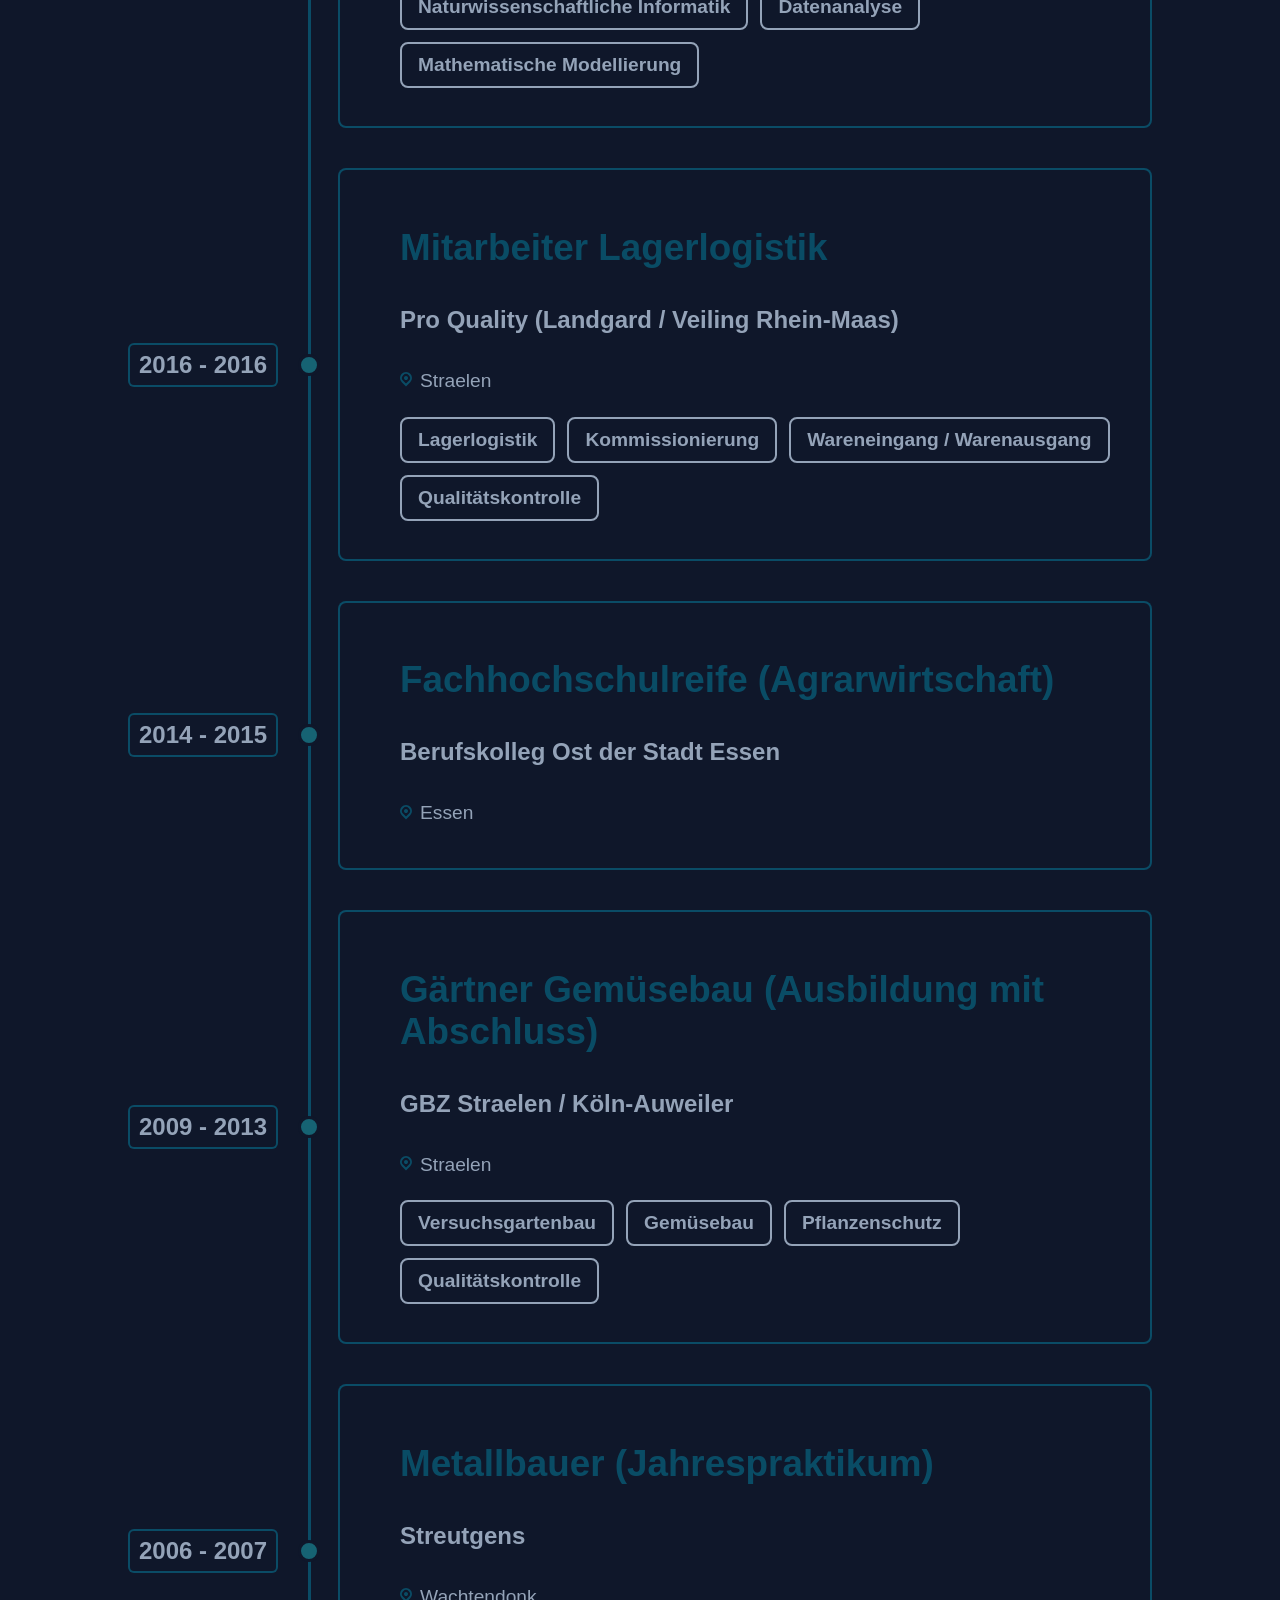
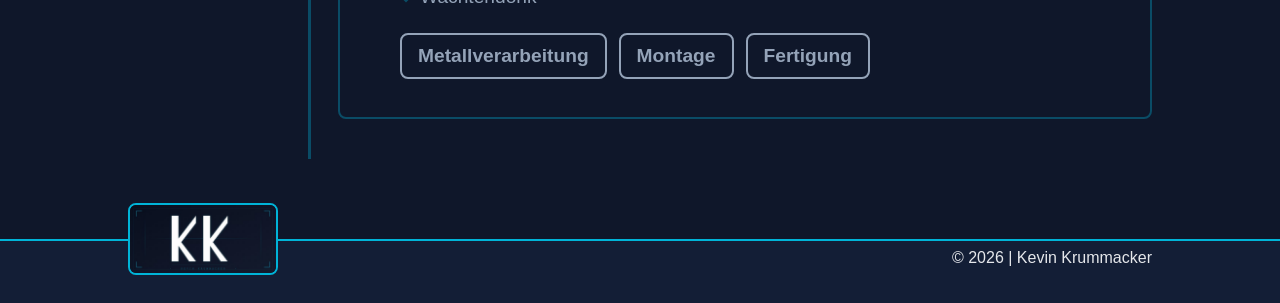
==== commit 8210aa03: "Change Text" ====
--- a/about.html
+++ b/about.html
@@ -5,7 +5,7 @@
     <meta charset="UTF-8">
     <meta name="viewport" content="width=device-width, initial-scale=1.0">
 
-    <title>Kevin Krummacker | Portfolio</title>
+    <title>Kevin Krummacker | Werdegang</title>
 
     <link rel="stylesheet" href="css/style.css">
 </head>
@@ -45,11 +45,11 @@
 <h2>Softwareentwicklung mit Java, C#, Python und PHP</h2>
 <p>
 Mein beruflicher Weg führte mich von der Logistik und dem Gartenbau über eine erfolgreich 
-abgeschlossene Umschulung zum Fachinformatiker für Anwendungsentwicklung in die Softwareentwicklung. 
+abgeschlossene Umschulung zum Fachinformatiker der Fachrichtung Anwendungsentwicklung in die Softwareentwicklung. 
 Besonders wichtig war mir dabei, nicht nur theoretische Kenntnisse aufzubauen, sondern eigene 
 Anwendungen von der Planung bis zur Umsetzung selbstständig zu entwickeln.
 Eine kompakte Übersicht über meine Qualifikationen, Projekte und meinen beruflichen Werdegang finden Sie auch in meinem
-<a href="documents/Kevin_Krummacker_CV_Portfolio.pdf" target="_blank">Lebenslauf</a>.
+<a href="documents/Lebenslauf_Kevin_Krummacker.pdf" target="_blank">Lebenslauf</a>.
 <br>
 </p>
 <br><br>
--- a/css/style.css
+++ b/css/style.css
@@ -73,7 +73,7 @@
     background-color: #131e36;
     color: #94a3b8;
     text-decoration: none;
-    margin-right: 50px;
+    margin-right: 20px;
     font-size: 1.3rem;
     padding: 13px 55px;
     border-top-left-radius: 6px;
@@ -94,14 +94,31 @@
 }
 
 nav a.active {
+    position: relative;
     font-size: 1.6rem;
     background-color: #0f172a;
     color: #e5e7eb;
-    padding: 12px 55px;
+    padding: 14px 55px;
     border-left: 2px solid #00b4d8;
     border-right: 2px solid #00b4d8;
     border-top: 2px solid #00b4d8;
-    box-shadow:0 2px 15px #00b4d857;
+    overflow: visible;
+}
+
+nav a.active::before {
+    content: "";
+    position: absolute;
+    top: -15px;
+    left: -15px;
+    right: -15px;
+    height: 15px;
+    background: #00b4d857;
+    filter: blur(15px);
+    z-index: -1;
+}
+
+nav a.active:hover {
+    box-shadow:none;
 }
 
 /* Hauptbereich */
@@ -783,7 +800,7 @@
     }
 
     nav a.active {
-        padding: 12px 38px;
+        padding: 14px 38px;
     }
 
     .footer-logo img {
@@ -819,17 +836,17 @@
 
     nav a {
         font-size: 1rem;
-        padding: 12px 18px;
+        padding: 13px 12px;
         font-weight: bold;
     }
 
     nav a:hover {
-        padding: 12px 18px;
+        padding: 13px 18px;
     }
 
     nav a.active {
         font-size: 1.2rem;
-        padding: 12px 18px;
+        padding: 13.5px 12px;
     }
 
     .footer-logo img {
@@ -874,16 +891,17 @@
     .menu-toggle {
         display: block;
         background: none;
-        border: 2px solid #94a3b8;
+        border: 2px solid #00b4d857;
         border-radius: 6px;
         color: #94a3b8;
+        font-size: 20px;
         padding-bottom: 4px;
         margin-bottom: 8px;
     }
 
     .menu-toggle:hover {
         color: #e5e7eb;
-        border: 2px solid #e5e7eb;
+        border: 2px solid #00b4d8;
     }
     
     nav {
@@ -955,6 +973,95 @@
     .footer-logo img {
         width: 140px;
     }
+
+    .timeline {
+        margin-top:40px;
+    }
+
+    .timeline::before {
+        left:50%;
+        bottom: -40px;
+    }
+
+    .timeline-item {
+        display:inline;
+        margin-bottom: 40px;
+    }
+
+    .timeline-date {
+        font-size: 1.2rem;
+        margin-bottom: 20px;
+        margin-top: 20px;
+    }
+
+    .timeline-dot {
+        display: none;
+    }
+
+    .timeline-content {
+        padding: 6%;
+    }
+
+    .timeline-item:hover .timeline-content {
+        transform: translateX(0px) translateY(-10px);
+        border-top-left-radius: 8px;
+        border-bottom-left-radius: 8px;
+    }
+
+    .timeline-content h3 {
+        font-size: 1.5rem;
+    }
+
+    .timeline-details p {
+        font-size: 1rem;
+        color: #cbd5e1;
+    }
+
+    .timeline-divider {
+        padding-right: 100%;
+    }
+
+    .contact-card {
+        min-height:0px;
+    }
+
+    .contact-card::before {
+        background-image:url("../images/kk_logo.jpg");
+    }
+
+    .contact-content {
+        padding-top: 10px;
+        padding-bottom: 10px;
+    }
+
+    .contact-card h3 {
+        text-align: center;
+        font-size:2rem;
+        margin-bottom:5px;
+    }
+
+    .contact-card h4 {
+        text-align: center;
+        font-size: 1.2rem;
+        margin-bottom:25px;
+    }
+
+    .certificate-item:hover {
+        transform: none;
+    }
+
+    .skills {
+        padding-left: 5%;
+        padding-right: 5%;
+        padding-bottom: 8%;
+    }
+
+    .project-filter button {
+        margin: 0;
+        font-size: 1rem;
+        font-weight: bold;
+        padding: 2%;
+    }
 }
 
 
@@ -992,6 +1099,7 @@
         border: 2px solid #00b4d857;
         border-radius: 6px;
         color: #94a3b8;
+        font-size: 20px;
         padding-bottom: 4px;
         margin-bottom: 8px;
     }
